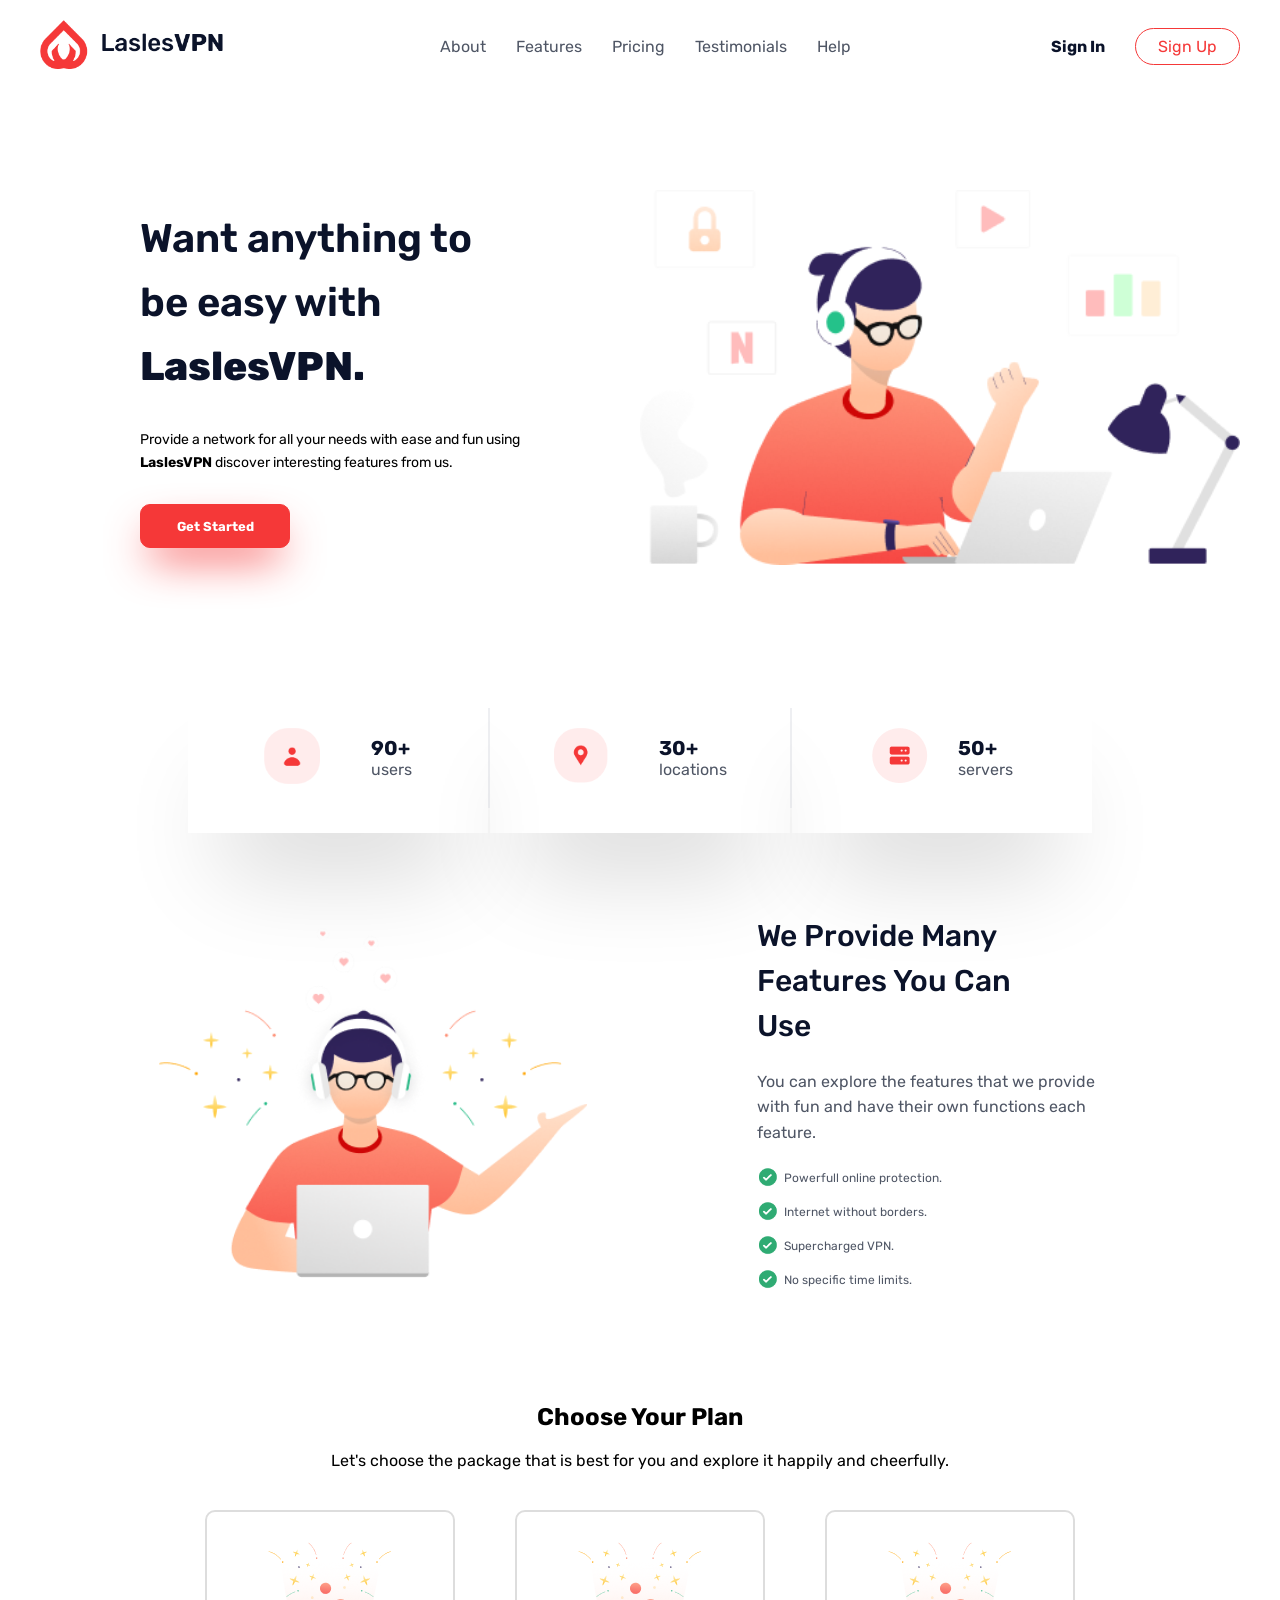
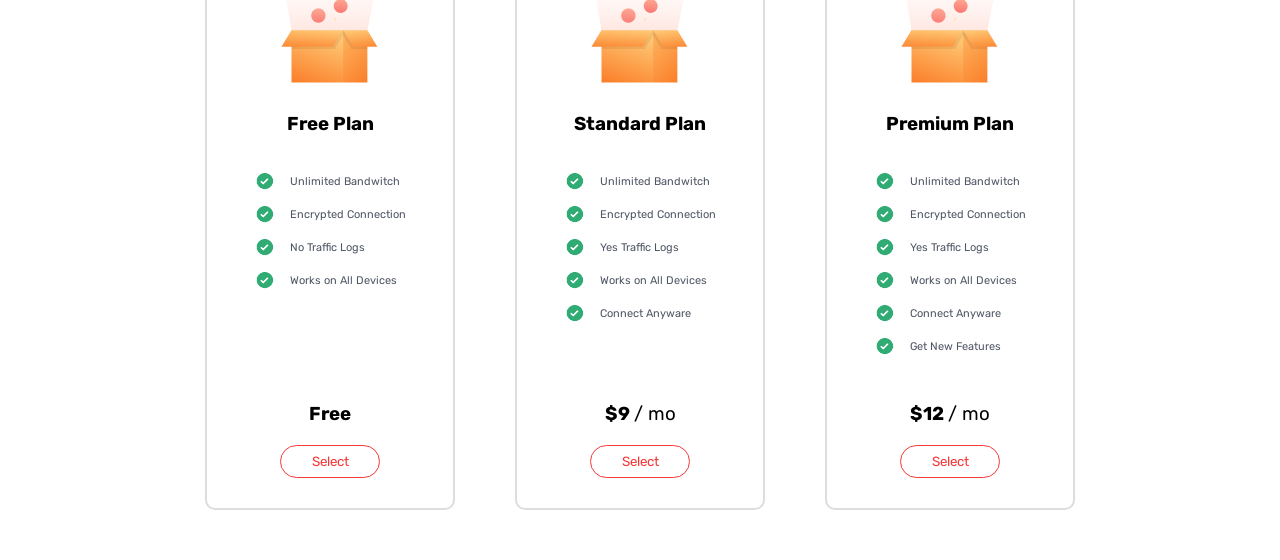
==== Lasles VPN certo/index.html @ 4d77a514 "Files" ====
<!DOCTYPE html>
<html lang="pt-br">
  <head>
    <meta charset="UTF-8" />
    <meta http-equiv="X-UA-Compatible" content="IE=edge" />
    <meta name="viewport" content="width=device-width, initial-scale=1.0" />
    <link rel="stylesheet" href="./css/style.css" />
    <title>Lasles VPN</title>
  </head>
  <body>
    <header>
      <div class="header-logo">
        <img src="./img/logo.png" alt="Logo Lasles VPN" width="200px" />
      </div>

      <nav class="header-nav">
        <ul>
          <li><a href="">About</a></li>
          <li><a href="">Features</a></li>
          <li><a href="">Pricing</a></li>
          <li><a href="">Testimonials</a></li>
          <li><a href="">Help</a></li>
        </ul>
      </nav>

      <div class="header-buttons">
        <a href="" class="button-signIn">Sign In</a>
        <a href="" class="button-signUp">Sign Up</a>
      </div>
    </header>

    <main>
      <div class="main-pt1">
        <h1>
          Want anything to be easy with
          <span class="title-highlight">LaslesVPN.</span>
        </h1>
        <p>
          Provide a network for all your needs with ease and fun using <span>LaslesVPN</span>
          discover interesting features from us.
        </p>
        <a href="" class="main-button">Get Started</a>
      </div>

      <div class="main-pt2"></div>
    </main>

    <section class="section-one">
      <div class="section-one-pt">
        <div class="section-one-img">
          <img src="./img/icon-users.png" alt="ícone de usuários" width="73%" />
        </div>
        <div class="section-one-description">
          <h3>90+</h3>
          <p>users</p>
        </div>
      </div>

      <div class="line"></div>

      <div class="section-one-pt">
        <div class="section-one-img">
          <img src="./img/icon-locations.png" alt="ícone de usuários" width="73%" />
        </div>
        <div class="section-one-description">
          <h3>30+</h3>
          <p>locations</p>
        </div>
      </div>

      <div class="line"></div>

      <div class="section-one-pt">
        <div class="section-one-img">
          <img src="./img/icons-servers.png" alt="ícone de usuários" />
        </div>
        <div class="section-one-description">
          <h3>50+</h3>
          <p>servers</p>
        </div>
      </div>
    </section>

    <section class="section-two">
      <div class="section-two-pt1"></div>
      <div class="section-two-pt2">
        <h3>We Provide Many Features You Can Use</h3>
        <p>You can explore the features that we provide with fun and have their own functions each feature.</p>
        <div class="section-two-pt2-list">
          <ul>
            <li><img src="./img/icon-check.png" alt="" width="22px" height="50%">Powerfull online protection.</li>
            <li><img src="./img/icon-check.png" alt=""width="22px" height="50%">Internet without borders.</li>
            <li><img src="./img/icon-check.png" alt="" width="22px" height="50%">Supercharged VPN.</li>
            <li><img src="./img/icon-check.png" alt="" width="22px" height="50%">No specific time limits.</li>
          </ul>
        </div>
      </div>
    </section>

    <section class="section-three">
      <div class="section-three-title">
        <h2>Choose Your Plan</h2>
        <p>Let's choose the package that is best for you and explore it happily and cheerfully.</p>
      </div>
      <div class="section-three-container">
        <div class="section-three-card">
          <div class="card-img"><img src="./img/img-card.png" alt="caixa mágica"></div>
          <div class="card-description">
            <h3>Free Plan</h3>
            <div class="card-options">
              <div class="card-itens">
                <img src="./img/icon-check.png" alt="" width="20px">
                <span>Unlimited Bandwitch</span>
              </div>
  
              <div class="card-itens">
                <img src="./img/icon-check.png" alt="" width="20px">
                <span>Encrypted Connection</span>
              </div>
  
              <div class="card-itens">
                <img src="./img/icon-check.png" alt="" width="20px">
                <span>No Traffic Logs</span>
              </div>
  
              <div class="card-itens">
                <img src="./img/icon-check.png" alt="" width="20px">
                <span>Works on All Devices</span>
              </div>
            </div>
          </div>
          <div class="card-button">
            <h3>Free</h3>
            <button class="card-select">Select</button>
          </div>
        </div>

        <div class="section-three-card">
          <div class="card-img"><img src="./img/img-card.png" alt="caixa mágica"></div>
          <div class="card-description">
            <h3>Standard Plan</h3>
            <div class="card-options">
              <div class="card-itens">
                <img src="./img/icon-check.png" alt="" width="20px">
                <span>Unlimited Bandwitch</span>
              </div>
  
              <div class="card-itens">
                <img src="./img/icon-check.png" alt="" width="20px">
                <span>Encrypted Connection</span>
              </div>
  
              <div class="card-itens">
                <img src="./img/icon-check.png" alt="" width="20px">
                <span>Yes Traffic Logs</span>
              </div>
  
              <div class="card-itens">
                <img src="./img/icon-check.png" alt="" width="20px">
                <span>Works on All Devices</span>
              </div>

              <div class="card-itens">
                <img src="./img/icon-check.png" alt="" width="20px">
                <span>Connect Anyware</span>
              </div>
            </div>
          </div>
          <div class="card-button">
            <h3>$9 <span>/ mo</span></h3>
            <button class="card-select">Select</button>
          </div>
        </div>

        <div class="section-three-card">
          <div class="card-img"><img src="./img/img-card.png" alt="caixa mágica"></div>
          <div class="card-description">
            <h3>Premium Plan</h3>
            <div class="card-options">
              <div class="card-itens">
                <img src="./img/icon-check.png" alt="" width="20px">
                <span>Unlimited Bandwitch</span>
              </div>
  
              <div class="card-itens">
                <img src="./img/icon-check.png" alt="" width="20px">
                <span>Encrypted Connection</span>
              </div>
  
              <div class="card-itens">
                <img src="./img/icon-check.png" alt="" width="20px">
                <span>Yes Traffic Logs</span>
              </div>
  
              <div class="card-itens">
                <img src="./img/icon-check.png" alt="" width="20px">
                <span>Works on All Devices</span>
              </div>

              <div class="card-itens">
                <img src="./img/icon-check.png" alt="" width="20px">
                <span>Connect Anyware</span>
              </div>

              <div class="card-itens">
                <img src="./img/icon-check.png" alt="" width="20px">
                <span>Get New Features</span>
              </div>
            </div>
          </div>
          <div class="card-button">
            <h3>$12 <span> / mo</span>
            </h3>
            <button class="card-select">Select</button>
          </div>
        </div>

      </div>
    </section>

  </body>
</html>
---- Lasles VPN certo/css/style.css ----
@import url('https://fonts.googleapis.com/css2?family=Rubik:ital,wght@0,300..900;1,300..900&display=swap');

*{ 
    margin: 0;
    padding: 0;
    box-sizing: border-box;
    font-family: "Rubik";
    --text-color: #4F5665;
    --title-color: #0B132A;
    --primary-color: #F53838;
    --side-margin: 20px 40px;
}

header{
    display: flex;
    justify-content: space-between;
    align-items: center;
    margin: var(--side-margin);
}

.header-nav ul{
    display: flex;
    list-style: none;
    gap: 30px;
}

.header-nav ul li a{
    text-decoration: none;
    color: var(--text-color);

}

.header-nav ul li a:hover{
    color: var(--primary-color);
    border-bottom: 2px solid var(--primary-color);
}

.header-buttons{
    display: flex;
    gap: 30px;
    justify-content: center;
    align-items: center;
}

.button-signIn{
    text-decoration: none;
    color: var(--title-color);
    font-weight: 700;

}

.button-signIn:hover{
    color:var(--primary-color);
}

.button-signUp, .card-select{
    text-decoration: none;
    color: var(--primary-color);
    border: 1px solid var(--primary-color);
    border-radius: 20px;
    padding: 8px 22px;
    cursor: pointer;
}

.button-signUp:hover, .card-select:hover{
    background-color: var(--primary-color);
    color: white;
}

main{
    display: flex;
    justify-content: center;
    align-items: center;
    margin: var(--side-margin);
    padding-top: 60px;
    padding-bottom: 60px;
}

.main-pt1{
    width: 50%;
    display: flex;
    flex-direction: column;
    gap:30px;
    height: 400px;
    align-items: left;
    justify-content: center;
    padding-left: 100px;
}

.main-pt1 h1{
    color: var(--title-color);
    width: 70%;
    font-size: 40px;
    font-weight: 600;
    line-height: 1.6;
}

.main-pt1 h1 span{
    font-weight: 800;
}

.main-pt1 p{
    font-size: 14px;
    line-height: 1.6;
    width: 80%;
}

.main-pt1 p span{
    font-weight: bold;
}

.main-button{
    background-color: var(--primary-color);   
    width: 30%;
    height: 11%;
    border: 1px solid var(--primary-color);
    border-radius: 10px;
    text-decoration: none;
    padding: 10px;
    color: white;
    font-size: small;
    font-weight: bold;
    display: flex;
    align-items: center;
    justify-content: center;
    box-shadow: 0px 20px 44px -11px #F53838;
}

.main-button:hover{
    background-color: white;
    color:var(--primary-color);
}

.main-pt2{
    width: 50%;
    background-image: url("../img/img-main.png");
    height: 450px;
    background-position: center;
    background-repeat: no-repeat;
    background-size: contain;
}

.section-one{
    margin: var(--side-margin);
    display: flex;
    justify-content: center;
    align-items: center;
}

.section-one-pt{
    width: 33.3%;
    display: flex;
    justify-content: center;
    align-items: center;
    gap: 30px;
    height: 150px;
    width: 25%;
    box-shadow: 0px 70px 96px -34px rgba(0,0,0,0.17);
}

.section-one-description h3{
    color: var(--title-color);
    font-size: 20px;
    font-weight: bold;
}

.section-one-description p{
    color: var(--text-color);
}

.line{
    width: 2px;
    height: 100px;
    background-color: #EEEFF2;
}

.section-two{
    display: flex;
    justify-content: center;
    align-items: center;
    height: 500px;
}

.section-two-pt1{
    width: 50%;
    background-image: url(../img/img-section.png);
    background-repeat: no-repeat;
    background-size: contain;
    background-position: right;
    display: flex;
    justify-content: center;
    align-items: center;
    height: 350px;
    margin-right: 100px;
}

.section-two-pt2{
    width: 50%;
    display: flex;
    flex-direction: column;
    justify-content: center;
    align-items: left;
    gap: 20px;
    padding-left: 70px;
}

.section-two-pt2 h3{
    font-size: 30px;
    font-weight: 500;
    width: 50%;
    line-height: 1.5;
    color: var(--title-color);
}

.section-two-pt2 p{
    width: 67%;
    color: var(--text-color);
    line-height: 1.6;
}

.section-two-pt2-list ul{
    line-height: 2.0;
    display: flex;
    flex-direction: column;
    gap: 10px;
}

.section-two-pt2-list ul li{
    list-style: none;
    display: flex;
    align-items: left;
    gap: 5px;
    font-size: 12px;
    color: var(--text-color);
}

.section-three{
    display: flex;
    flex-direction: column;
    margin: var(--side-margin);
    gap: 40px;
    padding-top: 30px;
    padding-bottom: 30px;
}

.section-three-title{
    text-align: center;
    display: flex;
    flex-direction: column;
    gap: 20px;
}

.section-three-container{
    display: flex;
    justify-content: center;
    align-items: center;
    gap: 60px;

}

.section-three-card{
    border: 2px solid #DDDDDD;
    border-radius: 10px;
    padding: 15px;
    padding-top: 30px;
    padding-bottom: 30px;
    display: flex;
    flex-direction: column;
    gap: 30px;
    width: 250px;
    height: 600px;
}

.section-three-card:hover{
    border: 2px solid var(--primary-color);
}

.card-img{
    display: flex;
    justify-content: center;
    align-items: center;
}


.card-description{
    display: flex;
    flex-direction: column;
    gap: 30px;
    align-items: center;
    flex-grow: 1;
}

.card-itens{
    display: flex;
    align-items: center;
    gap: 15px;
    font-size: 11px;
    color: var(--text-color);
    line-height: 3.0;
}

.card-button{
    display: flex;
    flex-direction: column;
    gap: 20px;
    align-items: center;
    justify-content: center;

}

.card-button span{
    font-weight: 400;
}

.card-select{
    background-color: white;
    width: 100px;
    cursor: pointer;
}
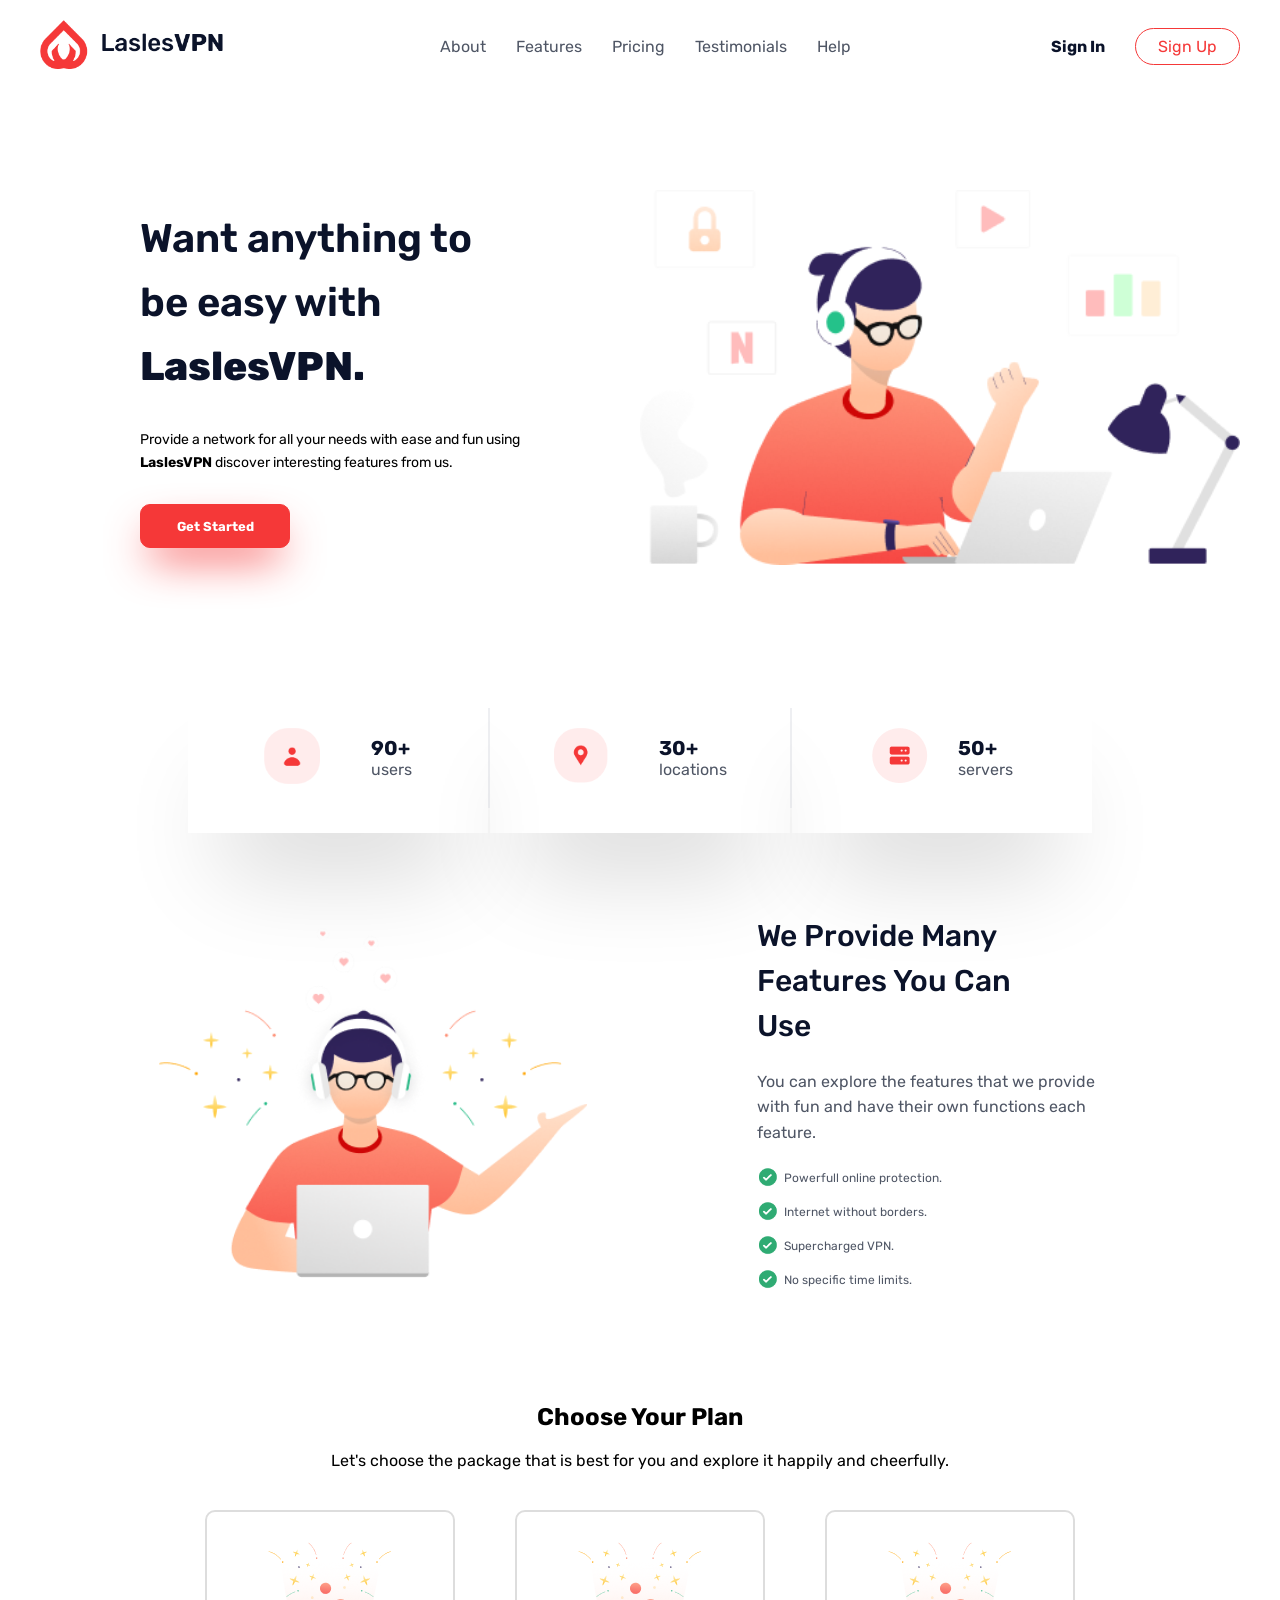
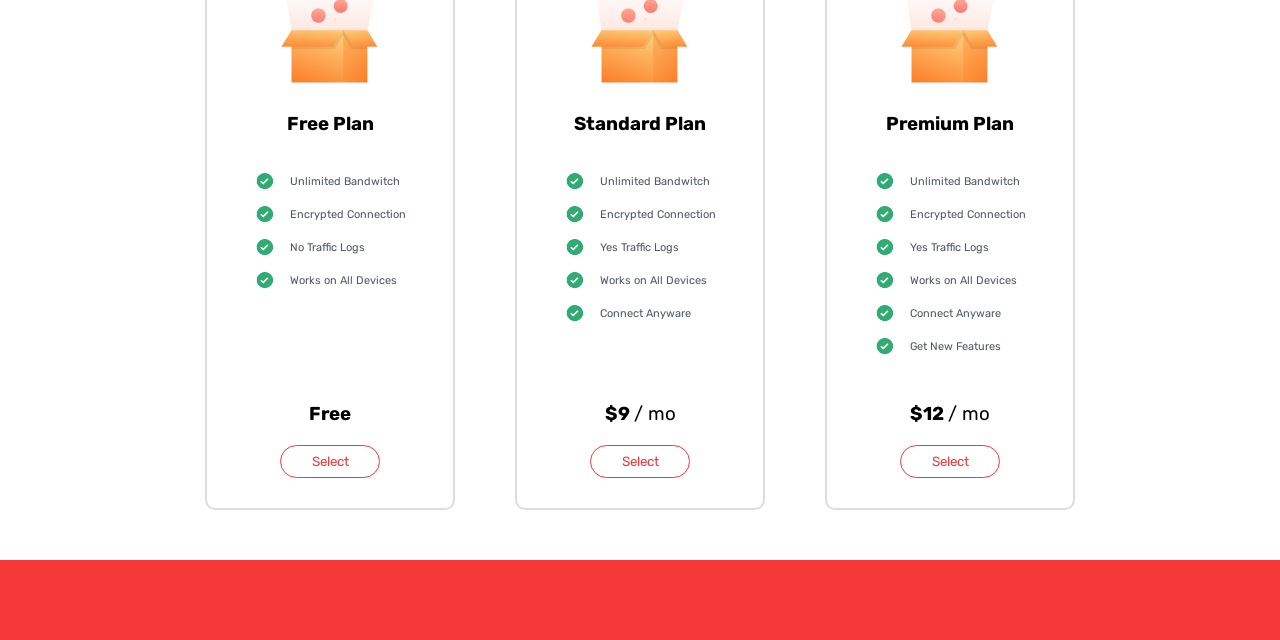
==== commit 1194179d: "Footer" ====
--- a/Lasles VPN certo/index.html
+++ b/Lasles VPN certo/index.html
@@ -218,5 +218,9 @@
       </div>
     </section>
 
+    <footer>
+      <div class="footer-box"></div>
+    </footer>
+
   </body>
 </html>
--- a/Lasles VPN certo/css/style.css
+++ b/Lasles VPN certo/css/style.css
@@ -318,3 +318,8 @@
     width: 100px;
     cursor: pointer;
 }
+
+.footer-box{
+    height: 80px;
+    background-color: var(--primary-color);
+}
